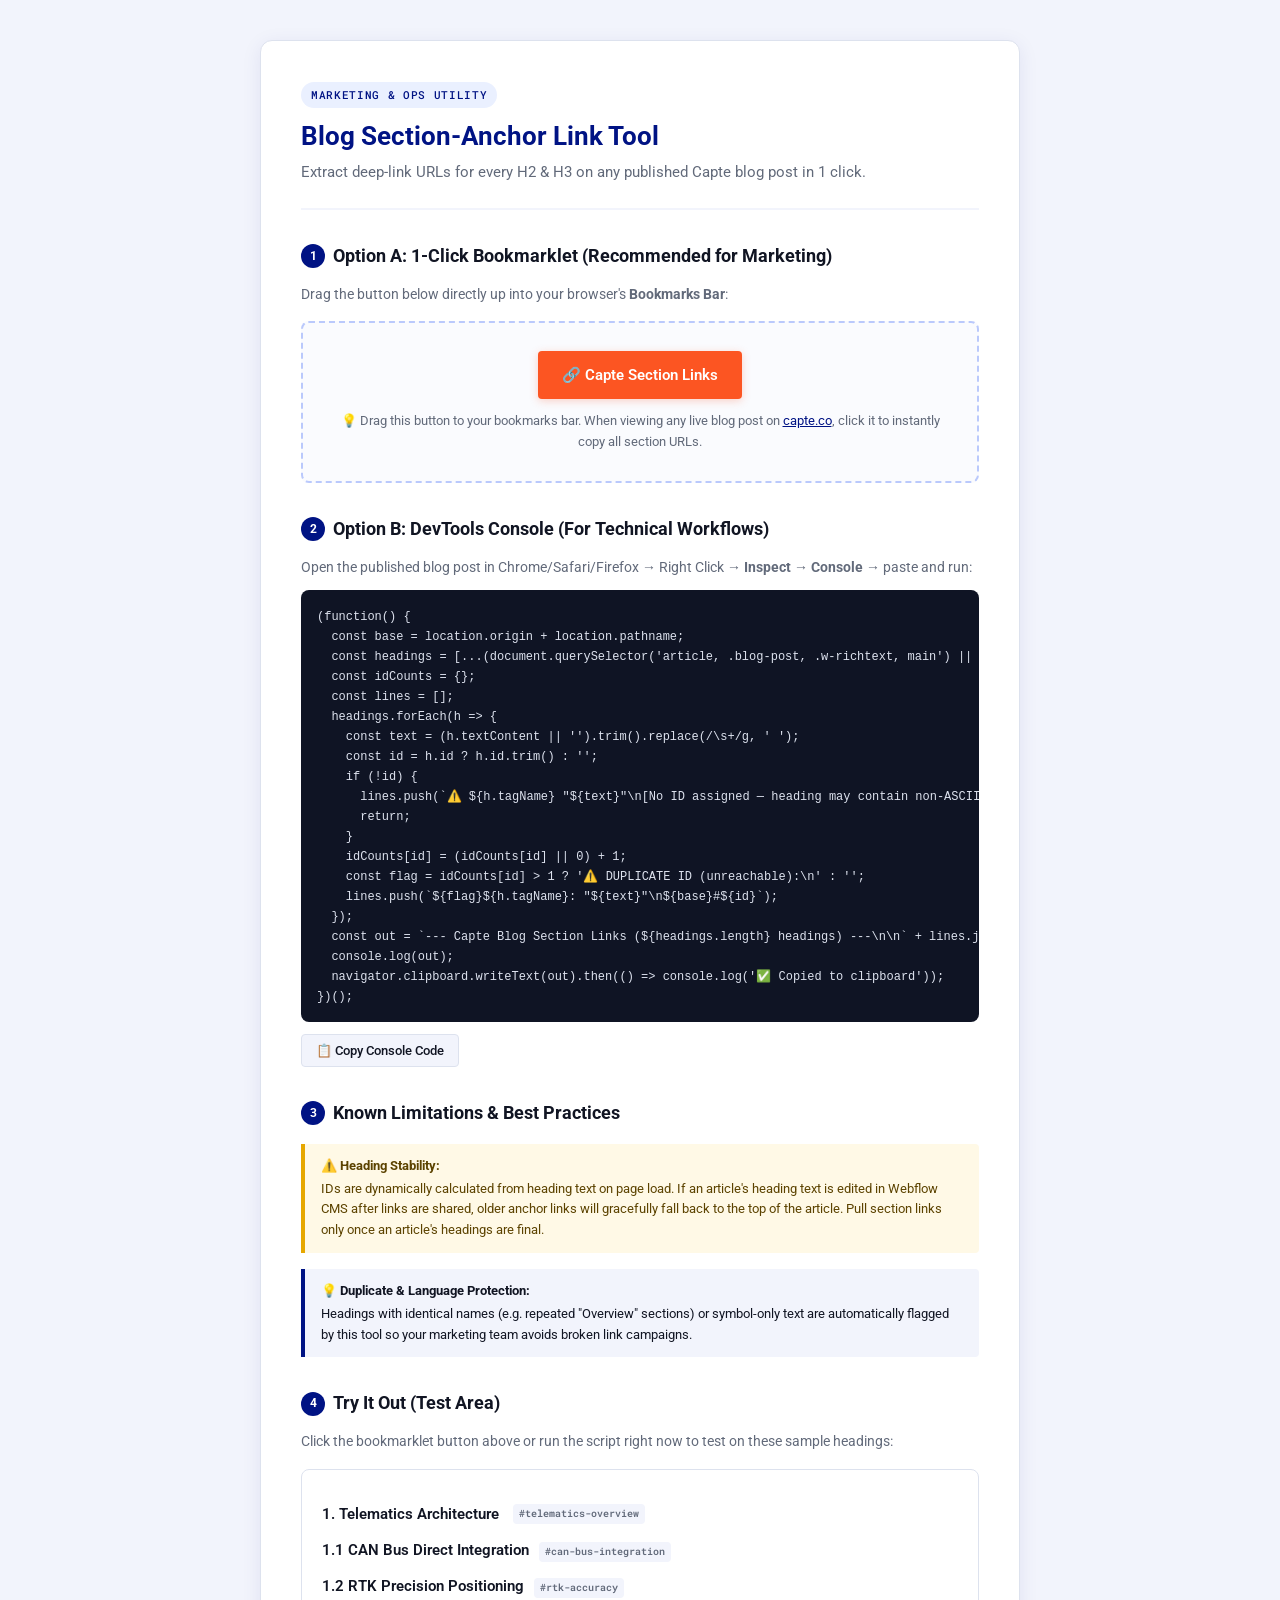
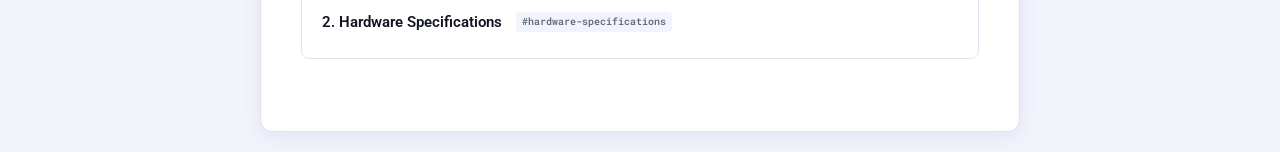
==== tools/blog-section-anchors/bookmarklet.html @ d3a7a454 "feat(tools): add blog section-anchor link extractor tool" ====
<!DOCTYPE html>
<html lang="en">
<head>
  <meta charset="UTF-8">
  <meta name="viewport" content="width=device-width, initial-scale=1.0">
  <title>Capte — Blog Section-Anchor Link Tool</title>
  <link rel="preconnect" href="https://fonts.googleapis.com">
  <link rel="preconnect" href="https://fonts.gstatic.com" crossorigin>
  <link href="https://fonts.googleapis.com/css2?family=Roboto:ital,wght@0,400;0,500;0,700;1,400&family=Roboto+Mono:wght@400;500&display=swap" rel="stylesheet">
  <style>
    :root {
      --capte-blue: #001384;
      --capte-blue-hover: #093AEC;
      --capte-orange: #FC5522;
      --capte-orange-hover: #DD3603;
      --capte-surface: #FFFFFF;
      --capte-surface-muted: #F2F4FC;
      --capte-border: #DDE2EE;
      --capte-text: #111523;
      --capte-text-muted: #626A7A;
      --capte-radius-sm: 4px;
      --capte-radius-md: 8px;
      --capte-radius-lg: 12px;
      --capte-radius-full: 9999px;
      --capte-shadow: 0 4px 20px rgba(0, 19, 132, 0.08);
    }

    * {
      box-sizing: border-box;
      margin: 0;
      padding: 0;
    }

    body {
      font-family: 'Roboto', -apple-system, BlinkMacSystemFont, sans-serif;
      color: var(--capte-text);
      background-color: var(--capte-surface-muted);
      line-height: 1.6;
      padding: 40px 20px;
    }

    .container {
      max-width: 760px;
      margin: 0 auto;
      background: var(--capte-surface);
      border-radius: var(--capte-radius-lg);
      border: 1px solid var(--capte-border);
      box-shadow: var(--capte-shadow);
      padding: 40px;
    }

    header {
      border-bottom: 2px solid var(--capte-surface-muted);
      padding-bottom: 24px;
      margin-bottom: 32px;
    }

    .badge {
      display: inline-block;
      font-family: 'Roboto Mono', monospace;
      font-size: 11px;
      font-weight: 500;
      text-transform: uppercase;
      letter-spacing: 0.06em;
      color: var(--capte-blue);
      background: #EAF0FF;
      padding: 4px 10px;
      border-radius: var(--capte-radius-full);
      margin-bottom: 12px;
    }

    h1 {
      font-size: 26px;
      font-weight: 700;
      color: var(--capte-blue);
      margin-bottom: 8px;
      line-height: 1.25;
    }

    p.lead {
      color: var(--capte-text-muted);
      font-size: 15px;
    }

    .section {
      margin-bottom: 32px;
    }

    h2 {
      font-size: 18px;
      font-weight: 700;
      color: var(--capte-text);
      margin-bottom: 12px;
      display: flex;
      align-items: center;
      gap: 8px;
    }

    .step-number {
      display: inline-flex;
      align-items: center;
      justify-content: center;
      width: 24px;
      height: 24px;
      background: var(--capte-blue);
      color: #fff;
      font-size: 12px;
      font-weight: 700;
      border-radius: 50%;
    }

    .bookmarklet-box {
      background: #FAFBFE;
      border: 2px dashed #BAC9FC;
      border-radius: var(--capte-radius-md);
      padding: 28px;
      text-align: center;
      margin: 16px 0;
    }

    .bookmarklet-btn {
      display: inline-block;
      background-color: var(--capte-orange);
      color: #ffffff !important;
      font-size: 15px;
      font-weight: 600;
      text-decoration: none;
      padding: 12px 24px;
      border-radius: var(--capte-radius-sm);
      cursor: grab;
      box-shadow: 0 2px 8px rgba(252, 85, 34, 0.25);
      transition: background-color 0.15s ease, transform 0.15s ease;
    }

    .bookmarklet-btn:hover {
      background-color: var(--capte-orange-hover);
      transform: translateY(-1px);
    }

    .bookmarklet-hint {
      font-size: 13px;
      color: var(--capte-text-muted);
      margin-top: 12px;
    }

    pre {
      background: #0F1424;
      color: #DDE2EE;
      font-family: 'Roboto Mono', monospace;
      font-size: 12px;
      padding: 16px;
      border-radius: var(--capte-radius-md);
      overflow-x: auto;
      line-height: 1.5;
      margin: 12px 0;
    }

    .btn-secondary {
      display: inline-flex;
      align-items: center;
      gap: 6px;
      background: var(--capte-surface-muted);
      border: 1px solid var(--capte-border);
      color: var(--capte-text);
      font-family: 'Roboto', sans-serif;
      font-size: 13px;
      font-weight: 500;
      padding: 8px 14px;
      border-radius: var(--capte-radius-sm);
      cursor: pointer;
      transition: background 0.15s ease;
    }

    .btn-secondary:hover {
      background: #E2E7F5;
    }

    .notice {
      background: #FFF9E6;
      border-left: 4px solid #E6A700;
      padding: 12px 16px;
      border-radius: 0 var(--capte-radius-sm) var(--capte-radius-sm) 0;
      font-size: 13px;
      color: #5C4300;
      margin: 16px 0;
    }

    .notice strong {
      display: block;
      margin-bottom: 2px;
    }

    /* Interactive Demo Area */
    .demo-area {
      border: 1px solid var(--capte-border);
      border-radius: var(--capte-radius-md);
      padding: 20px;
      background: #fff;
      margin-top: 16px;
    }

    .demo-heading {
      margin-top: 12px;
      margin-bottom: 4px;
      font-size: 15px;
      font-weight: 600;
    }

    .demo-tag {
      display: inline-block;
      font-family: 'Roboto Mono', monospace;
      font-size: 10px;
      color: var(--capte-text-muted);
      background: var(--capte-surface-muted);
      padding: 2px 6px;
      border-radius: 4px;
      margin-left: 6px;
    }
  </style>
</head>
<body>

  <div class="container">
    <header>
      <span class="badge">Marketing & Ops Utility</span>
      <h1>Blog Section-Anchor Link Tool</h1>
      <p class="lead">Extract deep-link URLs for every H2 & H3 on any published Capte blog post in 1 click.</p>
    </header>

    <!-- Option 1: Bookmarklet -->
    <div class="section">
      <h2><span class="step-number">1</span> Option A: 1-Click Bookmarklet (Recommended for Marketing)</h2>
      <p style="font-size: 14px; color: var(--capte-text-muted);">
        Drag the button below directly up into your browser's <strong>Bookmarks Bar</strong>:
      </p>

      <div class="bookmarklet-box">
        <a class="bookmarklet-btn" id="bookmarklet-link" href="#">🔗 Capte Section Links</a>
        <p class="bookmarklet-hint">💡 Drag this button to your bookmarks bar. When viewing any live blog post on <a href="https://capte.co" target="_blank" style="color:var(--capte-blue);">capte.co</a>, click it to instantly copy all section URLs.</p>
      </div>
    </div>

    <!-- Option 2: DevTools Console -->
    <div class="section">
      <h2><span class="step-number">2</span> Option B: DevTools Console (For Technical Workflows)</h2>
      <p style="font-size: 14px; color: var(--capte-text-muted);">
        Open the published blog post in Chrome/Safari/Firefox &rarr; Right Click &rarr; <strong>Inspect</strong> &rarr; <strong>Console</strong> &rarr; paste and run:
      </p>

      <pre id="code-block"><code>(function() {
  const base = location.origin + location.pathname;
  const headings = [...(document.querySelector('article, .blog-post, .w-richtext, main') || document.body).querySelectorAll('h2, h3')];
  const idCounts = {};
  const lines = [];
  headings.forEach(h => {
    const text = (h.textContent || '').trim().replace(/\s+/g, ' ');
    const id = h.id ? h.id.trim() : '';
    if (!id) {
      lines.push(`⚠️ ${h.tagName} "${text}"\n[No ID assigned — heading may contain non-ASCII/symbols]`);
      return;
    }
    idCounts[id] = (idCounts[id] || 0) + 1;
    const flag = idCounts[id] > 1 ? '⚠️ DUPLICATE ID (unreachable):\n' : '';
    lines.push(`${flag}${h.tagName}: "${text}"\n${base}#${id}`);
  });
  const out = `--- Capte Blog Section Links (${headings.length} headings) ---\n\n` + lines.join('\n\n');
  console.log(out);
  navigator.clipboard.writeText(out).then(() => console.log('✅ Copied to clipboard'));
})();</code></pre>

      <button class="btn-secondary" id="copy-code-btn">📋 Copy Console Code</button>
    </div>

    <!-- Known Limitations -->
    <div class="section">
      <h2><span class="step-number">3</span> Known Limitations & Best Practices</h2>
      
      <div class="notice">
        <strong>⚠️ Heading Stability:</strong>
        IDs are dynamically calculated from heading text on page load. If an article's heading text is edited in Webflow CMS after links are shared, older anchor links will gracefully fall back to the top of the article. Pull section links only once an article's headings are final.
      </div>

      <div class="notice" style="background:#F2F4FC; border-left-color:var(--capte-blue); color:var(--capte-text);">
        <strong>💡 Duplicate & Language Protection:</strong>
        Headings with identical names (e.g. repeated "Overview" sections) or symbol-only text are automatically flagged by this tool so your marketing team avoids broken link campaigns.
      </div>
    </div>

    <!-- Interactive Test Area -->
    <div class="section">
      <h2><span class="step-number">4</span> Try It Out (Test Area)</h2>
      <p style="font-size: 14px; color: var(--capte-text-muted);">
        Click the bookmarklet button above or run the script right now to test on these sample headings:
      </p>

      <div class="demo-area">
        <h2 class="demo-heading" id="telematics-overview">1. Telematics Architecture <span class="demo-tag">#telematics-overview</span></h2>
        <h3 class="demo-heading" id="can-bus-integration">1.1 CAN Bus Direct Integration <span class="demo-tag">#can-bus-integration</span></h3>
        <h3 class="demo-heading" id="rtk-accuracy">1.2 RTK Precision Positioning <span class="demo-tag">#rtk-accuracy</span></h3>
        <h2 class="demo-heading" id="hardware-specifications">2. Hardware Specifications <span class="demo-tag">#hardware-specifications</span></h2>
      </div>
    </div>
  </div>

  <script>
    // Build bookmarklet href
    const scriptCode = `javascript:(function(){const b=location.origin+location.pathname,s=document.querySelector('article,.blog-post,.w-richtext,main')||document.body,hs=[...s.querySelectorAll('h2,h3')];if(!hs.length){alert('⚠️ No H2/H3 headings found on this page.');return;}const c={},ls=[];let d=0,m=0;hs.forEach(h=>{const t=(h.textContent||'').trim().replace(/\\s+/g,' '),i=h.id?h.id.trim():'';if(!i){m++;ls.push('⚠️ '+h.tagName+' "'+t+'"\\n[No ID assigned]');return;}c[i]=(c[i]||0)+1;const f=c[i]>1?(d++,'⚠️ DUPLICATE ID:\\n'):'';ls.push(f+h.tagName+': "'+t+'"\\n'+b+'#'+i);});const out='--- Capte Blog Section Links ('+hs.length+' headings) ---\\n'+(d?'⚠️ '+d+' duplicate(s)\\n':'')+(m?'⚠️ '+m+' missing ID(s)\\n':'')+'--------------------------------------------------\\n\\n'+ls.join('\\n\\n');console.log(out);if(navigator.clipboard&&navigator.clipboard.writeText){navigator.clipboard.writeText(out).then(()=>{alert('✅ Copied '+hs.length+' section links to clipboard! Check console for full list.');}).catch(()=>{alert('✅ Printed to console (clipboard access denied)');});}else{alert('✅ Printed to console');}})();`;

    const bookmarkletEl = document.getElementById('bookmarklet-link');
    bookmarkletEl.setAttribute('href', scriptCode);

    document.getElementById('copy-code-btn').addEventListener('click', () => {
      const code = document.getElementById('code-block').innerText;
      navigator.clipboard.writeText(code).then(() => {
        const btn = document.getElementById('copy-code-btn');
        btn.textContent = '✅ Copied!';
        setTimeout(() => btn.textContent = '📋 Copy Console Code', 2000);
      });
    });
  </script>
</body>
</html>
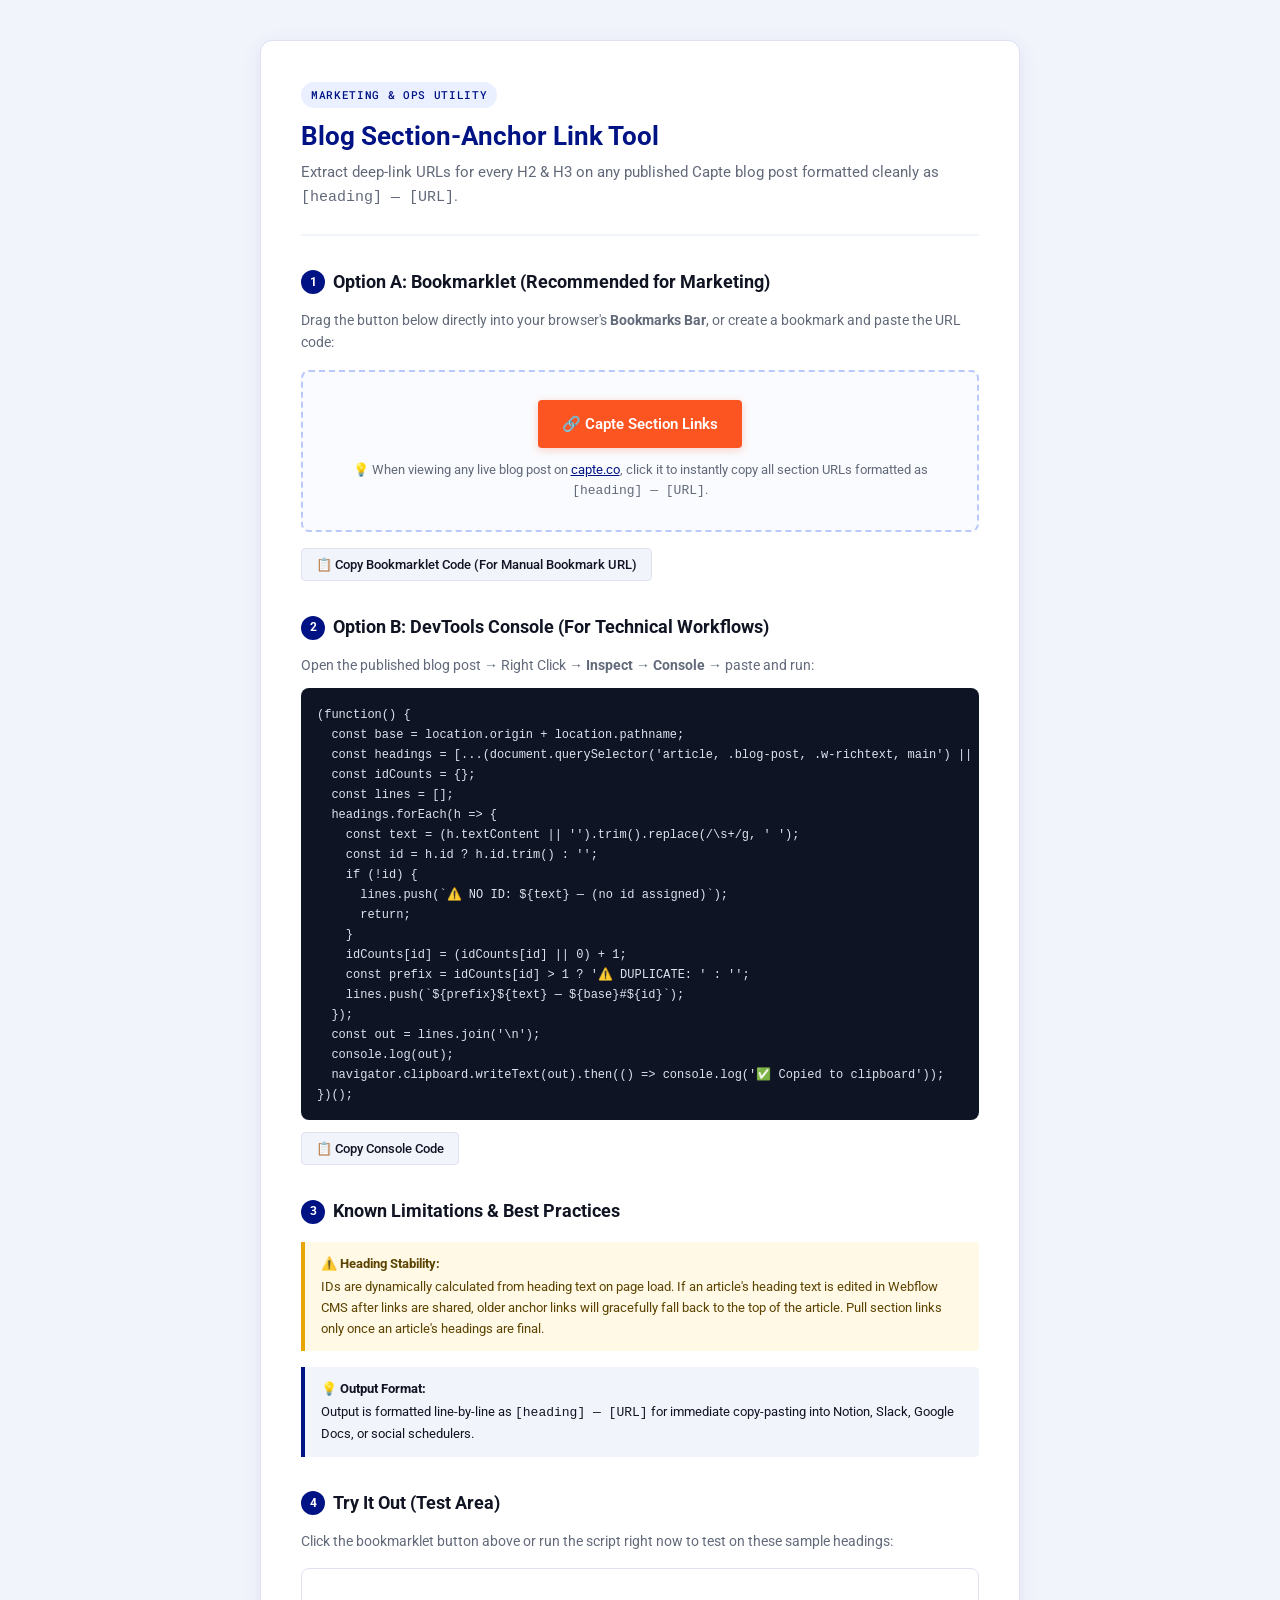
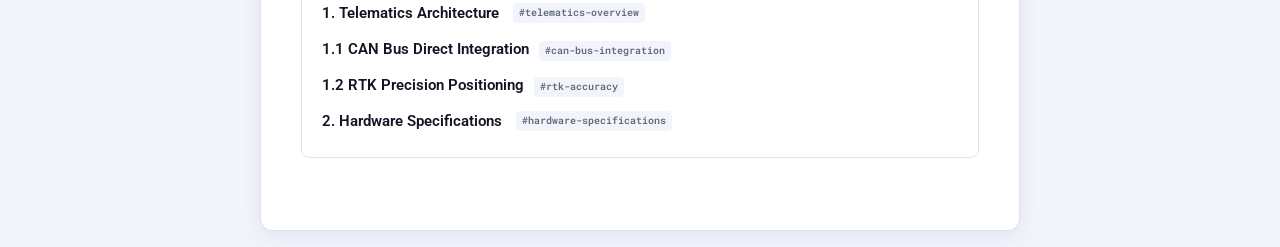
==== commit 611249b8: "fix(tools): format section anchor links as [heading] — [URL]" ====
--- a/tools/blog-section-anchors/bookmarklet.html
+++ b/tools/blog-section-anchors/bookmarklet.html
@@ -224,27 +224,29 @@
     <header>
       <span class="badge">Marketing & Ops Utility</span>
       <h1>Blog Section-Anchor Link Tool</h1>
-      <p class="lead">Extract deep-link URLs for every H2 & H3 on any published Capte blog post in 1 click.</p>
+      <p class="lead">Extract deep-link URLs for every H2 & H3 on any published Capte blog post formatted cleanly as <code>[heading] — [URL]</code>.</p>
     </header>
 
     <!-- Option 1: Bookmarklet -->
     <div class="section">
-      <h2><span class="step-number">1</span> Option A: 1-Click Bookmarklet (Recommended for Marketing)</h2>
+      <h2><span class="step-number">1</span> Option A: Bookmarklet (Recommended for Marketing)</h2>
       <p style="font-size: 14px; color: var(--capte-text-muted);">
-        Drag the button below directly up into your browser's <strong>Bookmarks Bar</strong>:
+        Drag the button below directly into your browser's <strong>Bookmarks Bar</strong>, or create a bookmark and paste the URL code:
       </p>
 
       <div class="bookmarklet-box">
         <a class="bookmarklet-btn" id="bookmarklet-link" href="#">🔗 Capte Section Links</a>
-        <p class="bookmarklet-hint">💡 Drag this button to your bookmarks bar. When viewing any live blog post on <a href="https://capte.co" target="_blank" style="color:var(--capte-blue);">capte.co</a>, click it to instantly copy all section URLs.</p>
+        <p class="bookmarklet-hint">💡 When viewing any live blog post on <a href="https://capte.co" target="_blank" style="color:var(--capte-blue);">capte.co</a>, click it to instantly copy all section URLs formatted as <code>[heading] — [URL]</code>.</p>
       </div>
+
+      <button class="btn-secondary" id="copy-bookmarklet-code">📋 Copy Bookmarklet Code (For Manual Bookmark URL)</button>
     </div>
 
     <!-- Option 2: DevTools Console -->
     <div class="section">
       <h2><span class="step-number">2</span> Option B: DevTools Console (For Technical Workflows)</h2>
       <p style="font-size: 14px; color: var(--capte-text-muted);">
-        Open the published blog post in Chrome/Safari/Firefox &rarr; Right Click &rarr; <strong>Inspect</strong> &rarr; <strong>Console</strong> &rarr; paste and run:
+        Open the published blog post &rarr; Right Click &rarr; <strong>Inspect</strong> &rarr; <strong>Console</strong> &rarr; paste and run:
       </p>
 
       <pre id="code-block"><code>(function() {
@@ -256,14 +258,14 @@
     const text = (h.textContent || '').trim().replace(/\s+/g, ' ');
     const id = h.id ? h.id.trim() : '';
     if (!id) {
-      lines.push(`⚠️ ${h.tagName} "${text}"\n[No ID assigned — heading may contain non-ASCII/symbols]`);
+      lines.push(`⚠️ NO ID: ${text} — (no id assigned)`);
       return;
     }
     idCounts[id] = (idCounts[id] || 0) + 1;
-    const flag = idCounts[id] > 1 ? '⚠️ DUPLICATE ID (unreachable):\n' : '';
-    lines.push(`${flag}${h.tagName}: "${text}"\n${base}#${id}`);
+    const prefix = idCounts[id] > 1 ? '⚠️ DUPLICATE: ' : '';
+    lines.push(`${prefix}${text} — ${base}#${id}`);
   });
-  const out = `--- Capte Blog Section Links (${headings.length} headings) ---\n\n` + lines.join('\n\n');
+  const out = lines.join('\n');
   console.log(out);
   navigator.clipboard.writeText(out).then(() => console.log('✅ Copied to clipboard'));
 })();</code></pre>
@@ -281,8 +283,8 @@
       </div>
 
       <div class="notice" style="background:#F2F4FC; border-left-color:var(--capte-blue); color:var(--capte-text);">
-        <strong>💡 Duplicate & Language Protection:</strong>
-        Headings with identical names (e.g. repeated "Overview" sections) or symbol-only text are automatically flagged by this tool so your marketing team avoids broken link campaigns.
+        <strong>💡 Output Format:</strong>
+        Output is formatted line-by-line as <code>[heading] — [URL]</code> for immediate copy-pasting into Notion, Slack, Google Docs, or social schedulers.
       </div>
     </div>
 
@@ -303,17 +305,24 @@
   </div>
 
   <script>
-    // Build bookmarklet href
-    const scriptCode = `javascript:(function(){const b=location.origin+location.pathname,s=document.querySelector('article,.blog-post,.w-richtext,main')||document.body,hs=[...s.querySelectorAll('h2,h3')];if(!hs.length){alert('⚠️ No H2/H3 headings found on this page.');return;}const c={},ls=[];let d=0,m=0;hs.forEach(h=>{const t=(h.textContent||'').trim().replace(/\\s+/g,' '),i=h.id?h.id.trim():'';if(!i){m++;ls.push('⚠️ '+h.tagName+' "'+t+'"\\n[No ID assigned]');return;}c[i]=(c[i]||0)+1;const f=c[i]>1?(d++,'⚠️ DUPLICATE ID:\\n'):'';ls.push(f+h.tagName+': "'+t+'"\\n'+b+'#'+i);});const out='--- Capte Blog Section Links ('+hs.length+' headings) ---\\n'+(d?'⚠️ '+d+' duplicate(s)\\n':'')+(m?'⚠️ '+m+' missing ID(s)\\n':'')+'--------------------------------------------------\\n\\n'+ls.join('\\n\\n');console.log(out);if(navigator.clipboard&&navigator.clipboard.writeText){navigator.clipboard.writeText(out).then(()=>{alert('✅ Copied '+hs.length+' section links to clipboard! Check console for full list.');}).catch(()=>{alert('✅ Printed to console (clipboard access denied)');});}else{alert('✅ Printed to console');}})();`;
+    const scriptCode = `javascript:(function(){const b=location.origin+location.pathname,s=document.querySelector('article,.blog-post,.w-richtext,main')||document.body,hs=[...s.querySelectorAll('h2,h3')];if(!hs.length){alert('⚠️ No H2/H3 headings found on this page.');return;}const c={},ls=[];hs.forEach(h=>{const t=(h.textContent||'').trim().replace(/\\s+/g,' '),i=h.id?h.id.trim():'';if(!i){ls.push('⚠️ NO ID: '+t+' — (no id assigned)');return;}c[i]=(c[i]||0)+1;const p=c[i]>1?'⚠️ DUPLICATE: ':'';ls.push(p+t+' — '+b+'#'+i);});const out=ls.join('\\n');console.log(out);if(navigator.clipboard&&navigator.clipboard.writeText){navigator.clipboard.writeText(out).then(()=>{alert('✅ Copied '+hs.length+' section links to clipboard!\\n\\nFormat: [heading] — [URL]');}).catch(()=>{alert('✅ Printed to console (clipboard access denied)');});}else{alert('✅ Printed to console');}})();`;
 
     const bookmarkletEl = document.getElementById('bookmarklet-link');
     bookmarkletEl.setAttribute('href', scriptCode);
+
+    document.getElementById('copy-bookmarklet-code').addEventListener('click', () => {
+      navigator.clipboard.writeText(scriptCode).then(() => {
+        const btn = document.getElementById('copy-bookmarklet-code');
+        btn.textContent = '✅ Copied Bookmarklet Code!';
+        setTimeout(() => btn.textContent = '📋 Copy Bookmarklet Code (For Manual Bookmark URL)', 2000);
+      });
+    });
 
     document.getElementById('copy-code-btn').addEventListener('click', () => {
       const code = document.getElementById('code-block').innerText;
       navigator.clipboard.writeText(code).then(() => {
         const btn = document.getElementById('copy-code-btn');
-        btn.textContent = '✅ Copied!';
+        btn.textContent = '✅ Copied Console Code!';
         setTimeout(() => btn.textContent = '📋 Copy Console Code', 2000);
       });
     });
